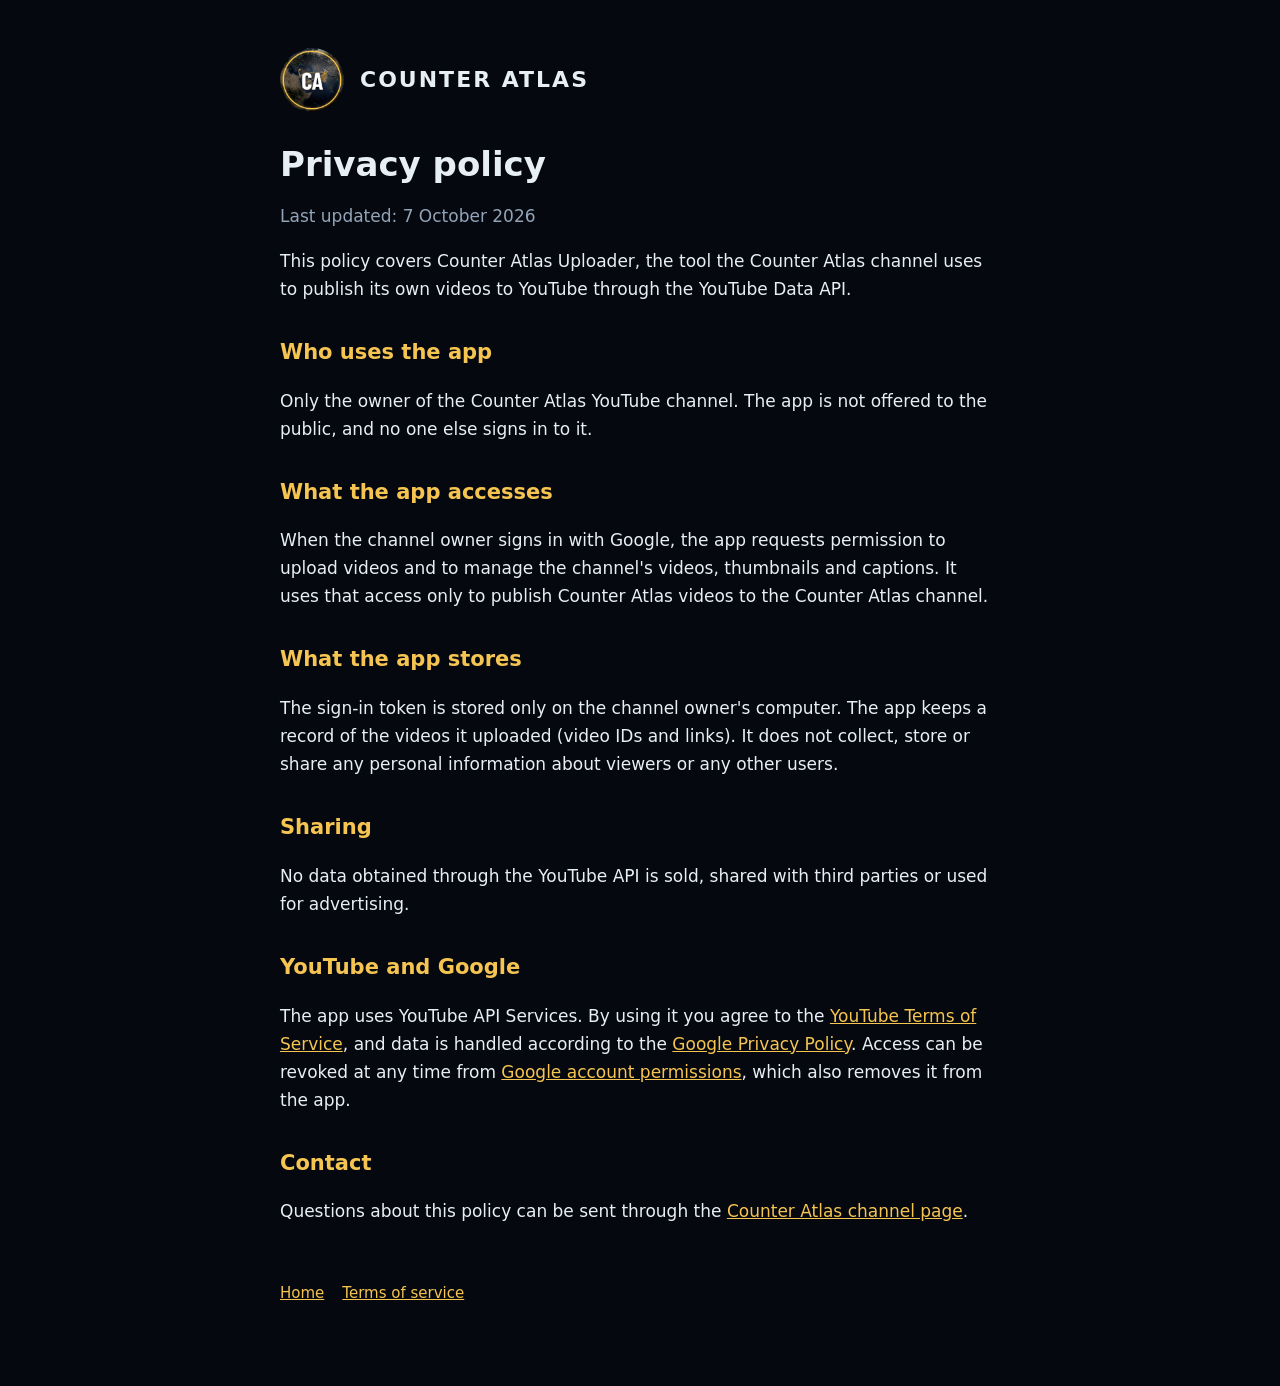
==== privacy.html @ ce545cbb "Counter Atlas: home page, privacy policy and terms of service Co-Authored-By: Claude Opus 5.5 (1M co" ====
<!doctype html>
<html lang="en"><head><meta charset="utf-8"><meta name="viewport" content="width=device-width, initial-scale=1">
<title>Privacy policy · Counter Atlas</title><link rel="stylesheet" href="style.css"></head>
<body><main>
<header><img src="avatar.png" alt=""><a href="./">Counter Atlas</a></header>
<h1>Privacy policy</h1>
<p class="muted">Last updated: 7 October 2026</p>
<p>This policy covers Counter Atlas Uploader, the tool the Counter Atlas channel uses to publish its own videos to YouTube through the YouTube Data API.</p>
<h2>Who uses the app</h2>
<p>Only the owner of the Counter Atlas YouTube channel. The app is not offered to the public, and no one else signs in to it.</p>
<h2>What the app accesses</h2>
<p>When the channel owner signs in with Google, the app requests permission to upload videos and to manage the channel's videos, thumbnails and captions. It uses that access only to publish Counter Atlas videos to the Counter Atlas channel.</p>
<h2>What the app stores</h2>
<p>The sign-in token is stored only on the channel owner's computer. The app keeps a record of the videos it uploaded (video IDs and links). It does not collect, store or share any personal information about viewers or any other users.</p>
<h2>Sharing</h2>
<p>No data obtained through the YouTube API is sold, shared with third parties or used for advertising.</p>
<h2>YouTube and Google</h2>
<p>The app uses YouTube API Services. By using it you agree to the <a href="https://www.youtube.com/t/terms">YouTube Terms of Service</a>, and data is handled according to the <a href="https://policies.google.com/privacy">Google Privacy Policy</a>. Access can be revoked at any time from <a href="https://myaccount.google.com/permissions">Google account permissions</a>, which also removes it from the app.</p>
<h2>Contact</h2>
<p>Questions about this policy can be sent through the <a href="https://www.youtube.com/@CounterAtlas/about">Counter Atlas channel page</a>.</p>
<footer><a href="./">Home</a><a href="terms.html">Terms of service</a></footer>
</main></body></html>
---- style.css ----
:root { --bg: #05080f; --text: #e8eef5; --muted: #93a4b8; --gold: #f5c451; }
* { box-sizing: border-box; }
body { margin: 0; background: var(--bg); color: var(--text); font: 17px/1.65 system-ui, -apple-system, "Segoe UI", sans-serif; }
main { max-width: 760px; margin: 0 auto; padding: 48px 20px 80px; }
header { display: flex; align-items: center; gap: 16px; margin-bottom: 32px; }
header img { width: 64px; height: 64px; border-radius: 50%; }
header a { color: var(--text); text-decoration: none; font-weight: 800; font-size: 22px; letter-spacing: 2px; text-transform: uppercase; }
h1 { font-size: 34px; line-height: 1.2; margin: 0 0 8px; }
h2 { font-size: 21px; margin: 32px 0 6px; color: var(--gold); }
a { color: var(--gold); }
.muted { color: var(--muted); }
footer { margin-top: 56px; color: var(--muted); font-size: 15px; }
footer a { margin-right: 18px; }
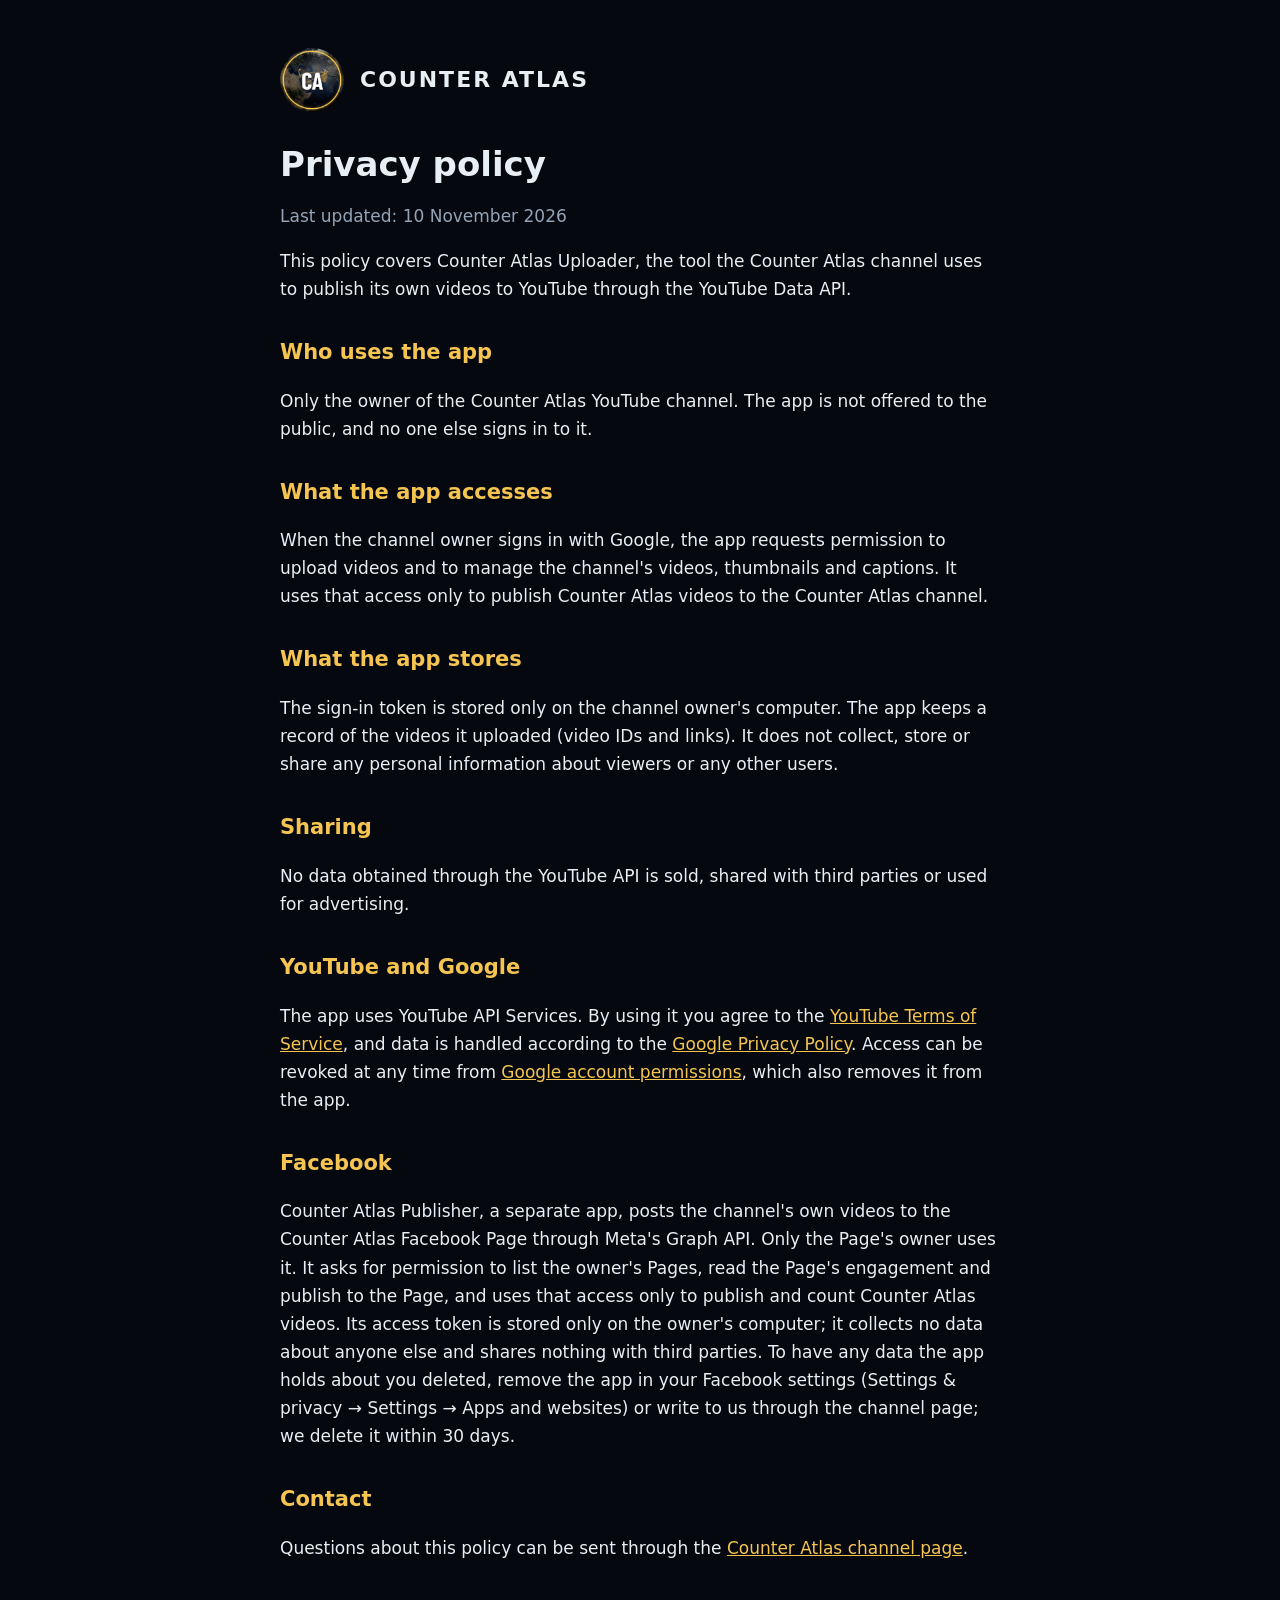
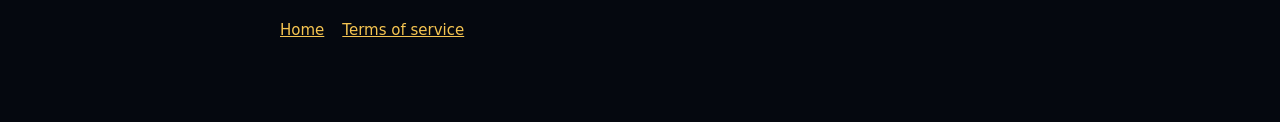
==== commit 5d61b742: "Privacy policy: add the Facebook publisher (Counter Atlas Publisher) and data deletion" ====
--- a/privacy.html
+++ b/privacy.html
@@ -4,7 +4,7 @@
 <body><main>
 <header><img src="avatar.png" alt=""><a href="./">Counter Atlas</a></header>
 <h1>Privacy policy</h1>
-<p class="muted">Last updated: 7 October 2026</p>
+<p class="muted">Last updated: 10 November 2026</p>
 <p>This policy covers Counter Atlas Uploader, the tool the Counter Atlas channel uses to publish its own videos to YouTube through the YouTube Data API.</p>
 <h2>Who uses the app</h2>
 <p>Only the owner of the Counter Atlas YouTube channel. The app is not offered to the public, and no one else signs in to it.</p>
@@ -16,6 +16,8 @@
 <p>No data obtained through the YouTube API is sold, shared with third parties or used for advertising.</p>
 <h2>YouTube and Google</h2>
 <p>The app uses YouTube API Services. By using it you agree to the <a href="https://www.youtube.com/t/terms">YouTube Terms of Service</a>, and data is handled according to the <a href="https://policies.google.com/privacy">Google Privacy Policy</a>. Access can be revoked at any time from <a href="https://myaccount.google.com/permissions">Google account permissions</a>, which also removes it from the app.</p>
+<h2>Facebook</h2>
+<p>Counter Atlas Publisher, a separate app, posts the channel's own videos to the Counter Atlas Facebook Page through Meta's Graph API. Only the Page's owner uses it. It asks for permission to list the owner's Pages, read the Page's engagement and publish to the Page, and uses that access only to publish and count Counter Atlas videos. Its access token is stored only on the owner's computer; it collects no data about anyone else and shares nothing with third parties. To have any data the app holds about you deleted, remove the app in your Facebook settings (Settings &amp; privacy → Settings → Apps and websites) or write to us through the channel page; we delete it within 30 days.</p>
 <h2>Contact</h2>
 <p>Questions about this policy can be sent through the <a href="https://www.youtube.com/@CounterAtlas/about">Counter Atlas channel page</a>.</p>
 <footer><a href="./">Home</a><a href="terms.html">Terms of service</a></footer>
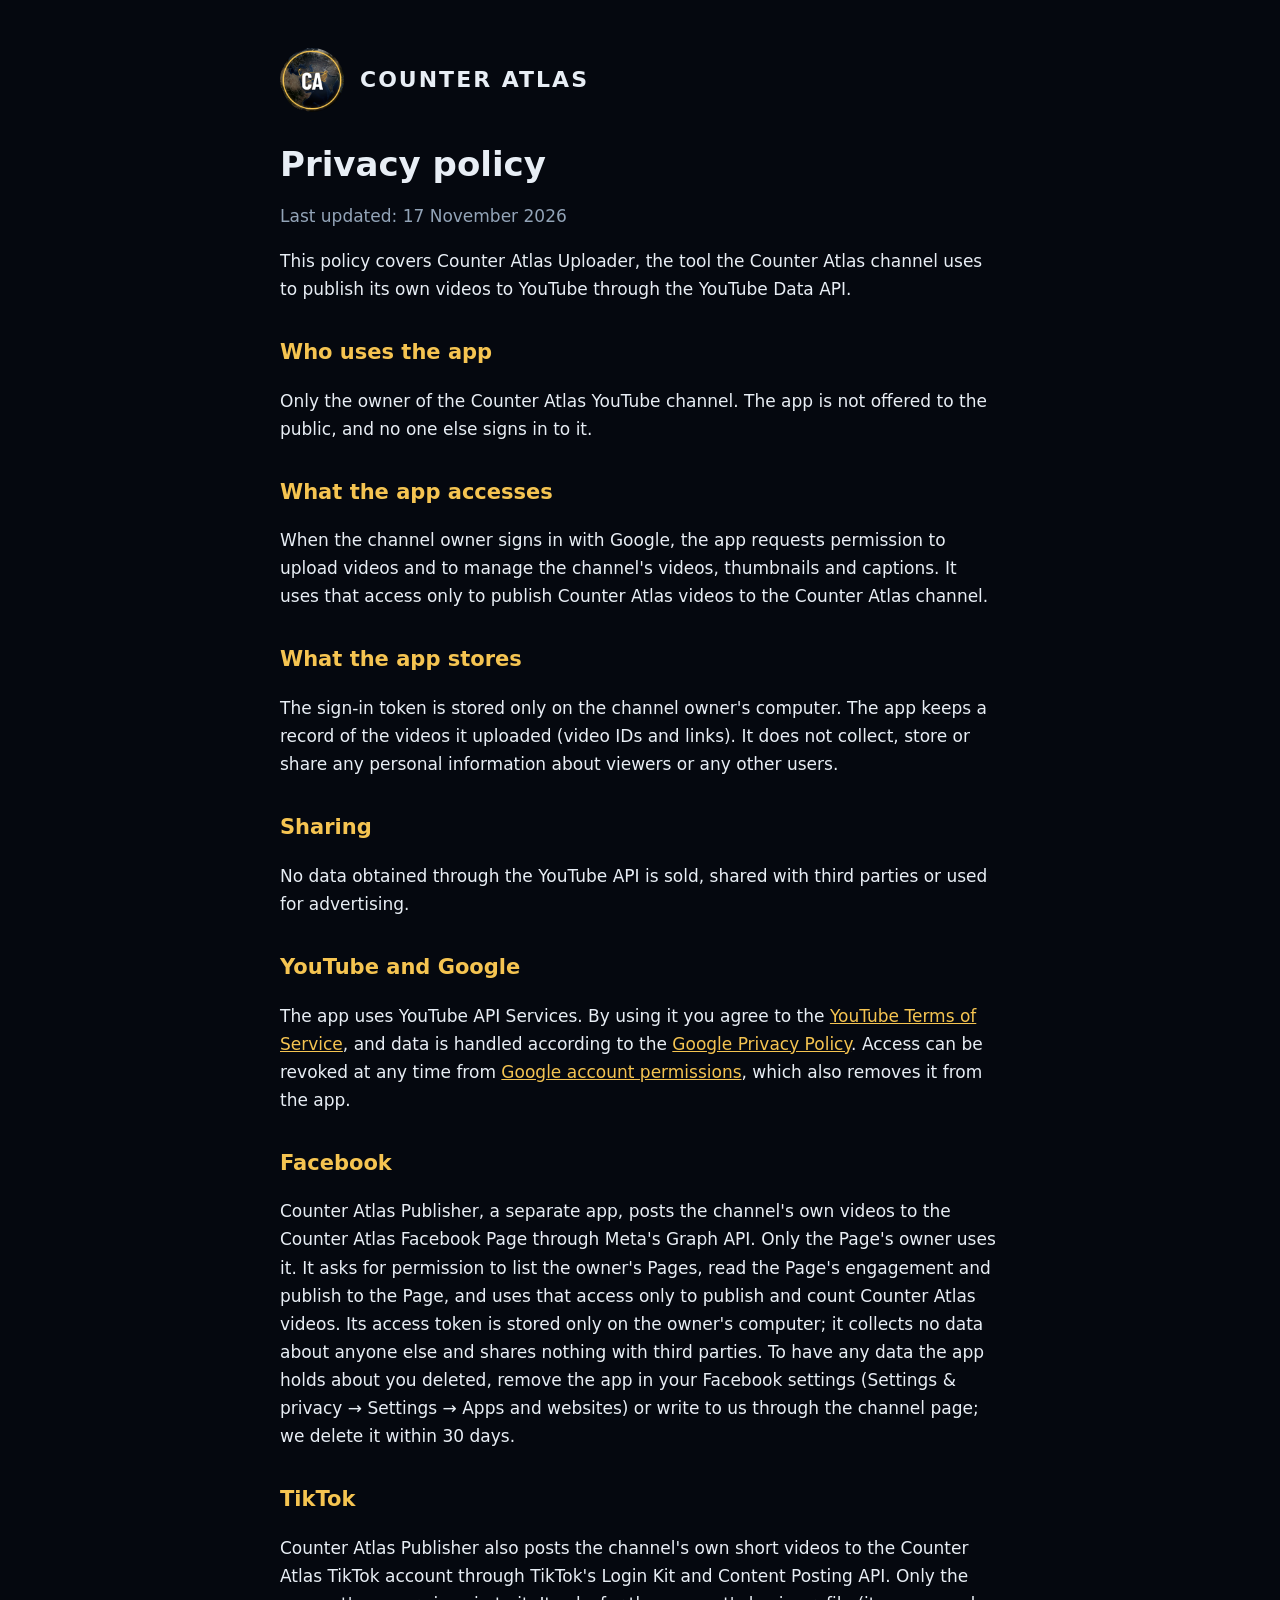
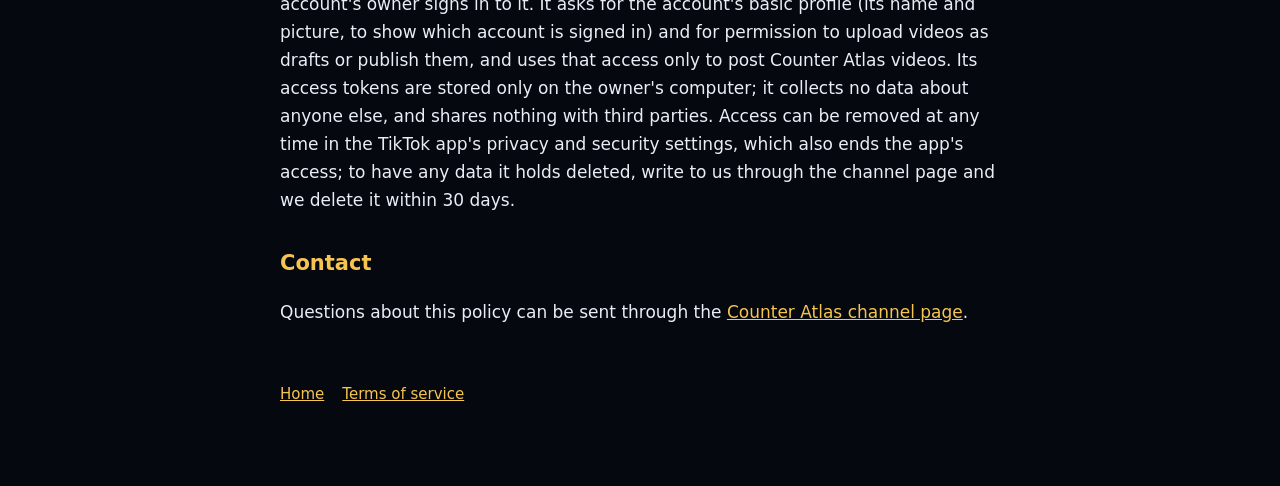
==== commit 2383ddf6: "Add TikTok to the privacy.html page" ====
--- a/privacy.html
+++ b/privacy.html
@@ -4,7 +4,7 @@
 <body><main>
 <header><img src="avatar.png" alt=""><a href="./">Counter Atlas</a></header>
 <h1>Privacy policy</h1>
-<p class="muted">Last updated: 10 November 2026</p>
+<p class="muted">Last updated: 17 November 2026</p>
 <p>This policy covers Counter Atlas Uploader, the tool the Counter Atlas channel uses to publish its own videos to YouTube through the YouTube Data API.</p>
 <h2>Who uses the app</h2>
 <p>Only the owner of the Counter Atlas YouTube channel. The app is not offered to the public, and no one else signs in to it.</p>
@@ -18,6 +18,8 @@
 <p>The app uses YouTube API Services. By using it you agree to the <a href="https://www.youtube.com/t/terms">YouTube Terms of Service</a>, and data is handled according to the <a href="https://policies.google.com/privacy">Google Privacy Policy</a>. Access can be revoked at any time from <a href="https://myaccount.google.com/permissions">Google account permissions</a>, which also removes it from the app.</p>
 <h2>Facebook</h2>
 <p>Counter Atlas Publisher, a separate app, posts the channel's own videos to the Counter Atlas Facebook Page through Meta's Graph API. Only the Page's owner uses it. It asks for permission to list the owner's Pages, read the Page's engagement and publish to the Page, and uses that access only to publish and count Counter Atlas videos. Its access token is stored only on the owner's computer; it collects no data about anyone else and shares nothing with third parties. To have any data the app holds about you deleted, remove the app in your Facebook settings (Settings &amp; privacy → Settings → Apps and websites) or write to us through the channel page; we delete it within 30 days.</p>
+<h2>TikTok</h2>
+<p>Counter Atlas Publisher also posts the channel's own short videos to the Counter Atlas TikTok account through TikTok's Login Kit and Content Posting API. Only the account's owner signs in to it. It asks for the account's basic profile (its name and picture, to show which account is signed in) and for permission to upload videos as drafts or publish them, and uses that access only to post Counter Atlas videos. Its access tokens are stored only on the owner's computer; it collects no data about anyone else, and shares nothing with third parties. Access can be removed at any time in the TikTok app's privacy and security settings, which also ends the app's access; to have any data it holds deleted, write to us through the channel page and we delete it within 30 days.</p>
 <h2>Contact</h2>
 <p>Questions about this policy can be sent through the <a href="https://www.youtube.com/@CounterAtlas/about">Counter Atlas channel page</a>.</p>
 <footer><a href="./">Home</a><a href="terms.html">Terms of service</a></footer>
